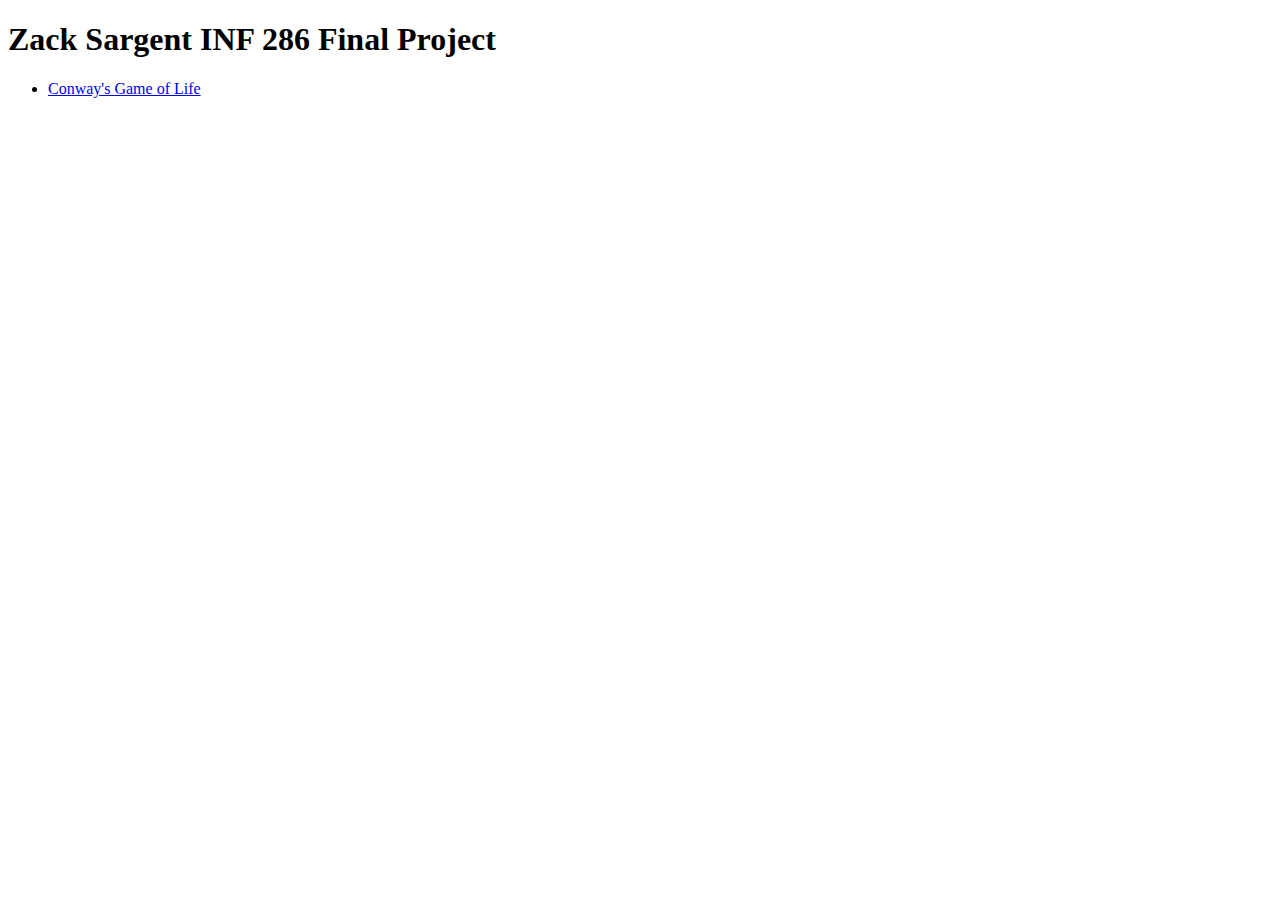
==== index.html @ 94a370a3 "move code into modules, for reuse" ====
<!DOCTYPE html>
<html lang="en">

<head>
    <meta charset="UTF-8">
    <meta http-equiv="X-UA-Compatible" content="IE=edge">
    <meta name="viewport" content="width=device-width, initial-scale=1.0">
    <title>Zack Sargent INF 286 Final Project</title>
</head>

<body>
    <h1>Zack Sargent INF 286 Final Project</h1>

    <ul>
        <li>
            <a href="conway.html">Conway's Game of Life</a>
        </li>
    </ul>
</body>

</html>
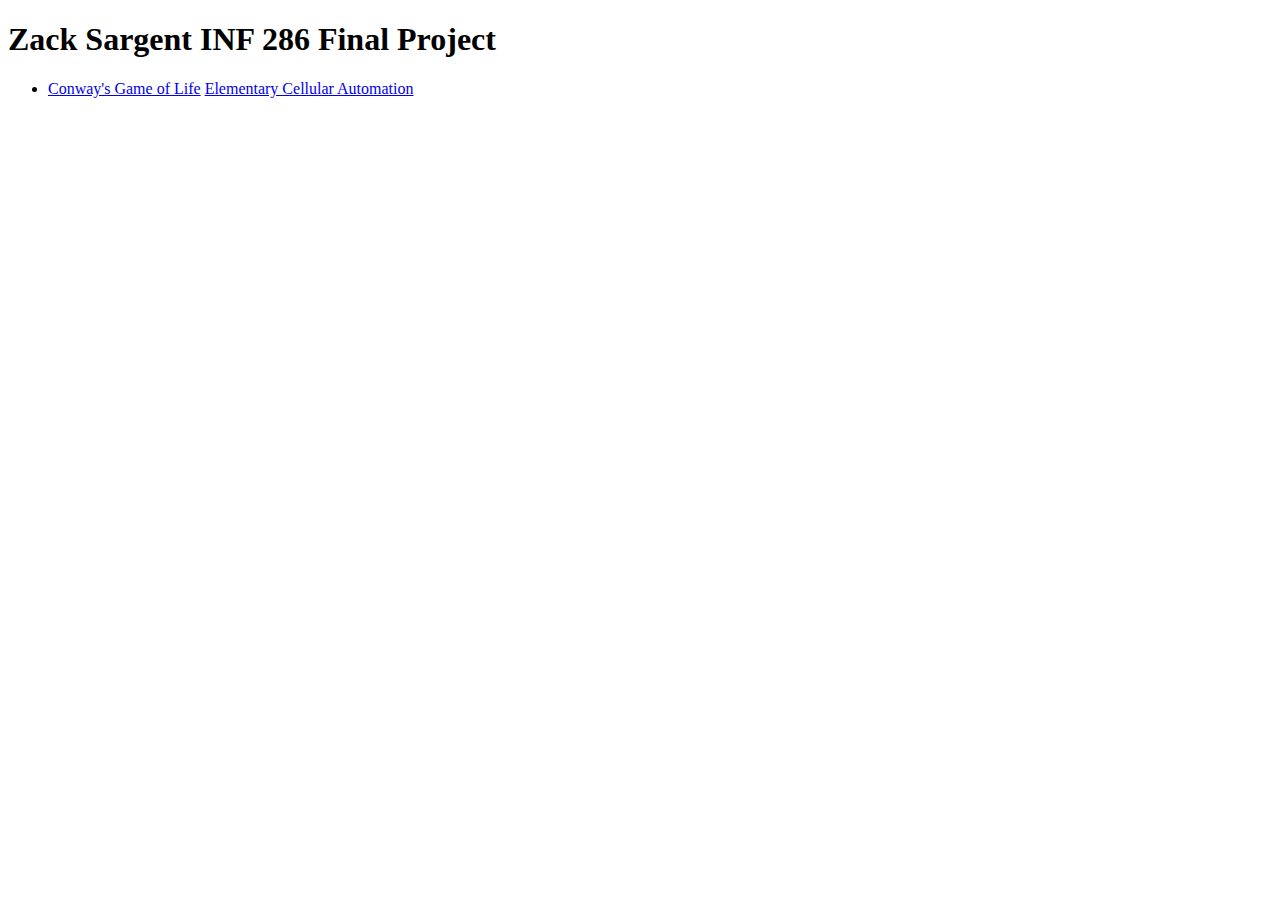
==== commit bb0fee43: "start working on Elementary Cellular Automata" ====
--- a/index.html
+++ b/index.html
@@ -13,7 +13,8 @@
 
     <ul>
         <li>
-            <a href="conway.html">Conway's Game of Life</a>
+            <a href="conways-game-of-life.html">Conway's Game of Life</a>
+            <a href="elementary-automaton.html">Elementary Cellular Automation</a>
         </li>
     </ul>
 </body>
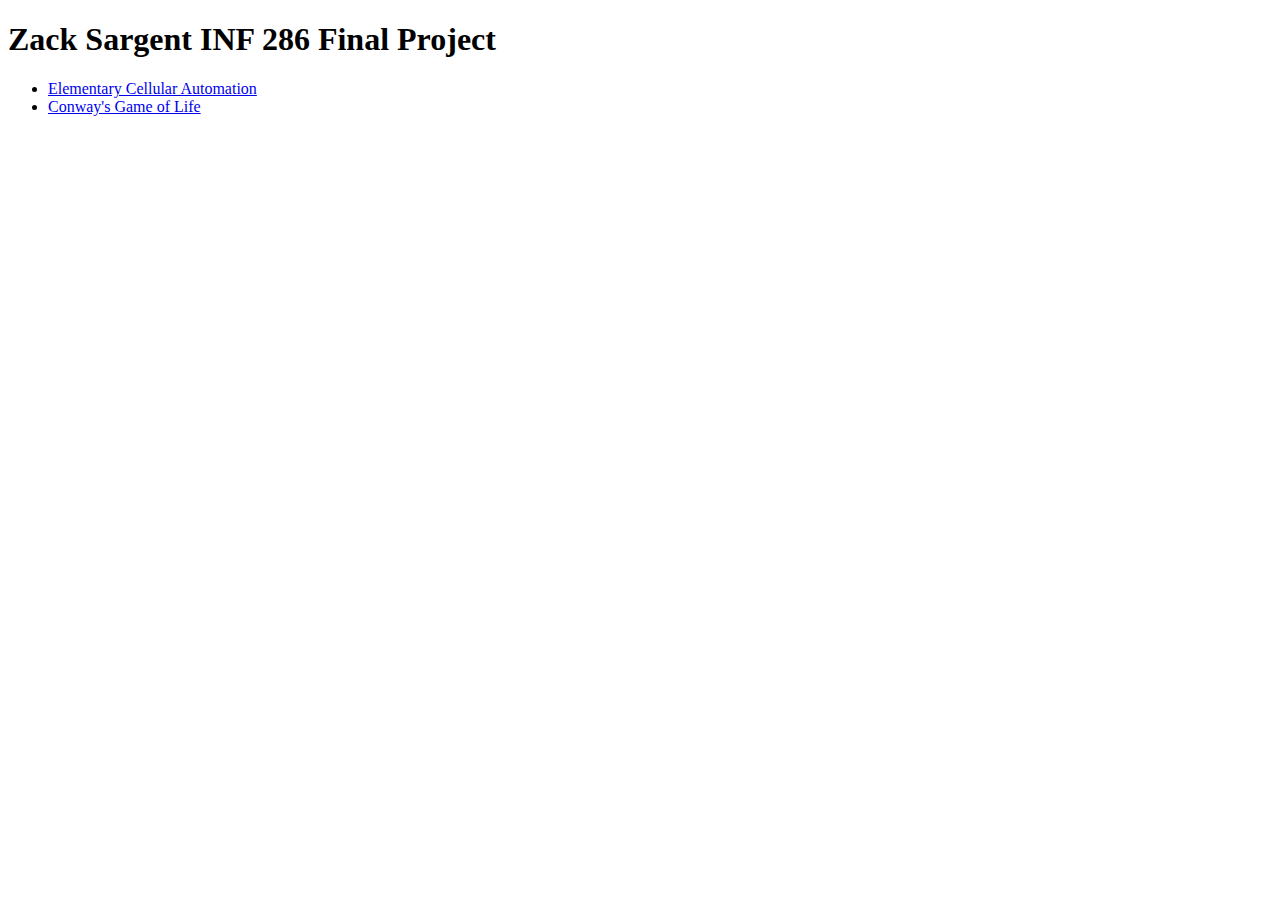
==== commit ca3480c7: "seperate concerns" ====
--- a/index.html
+++ b/index.html
@@ -13,8 +13,10 @@
 
     <ul>
         <li>
+            <a href="elementary-automation.html">Elementary Cellular Automation</a>
+        </li>
+        <li>
             <a href="conways-game-of-life.html">Conway's Game of Life</a>
-            <a href="elementary-automaton.html">Elementary Cellular Automation</a>
         </li>
     </ul>
 </body>
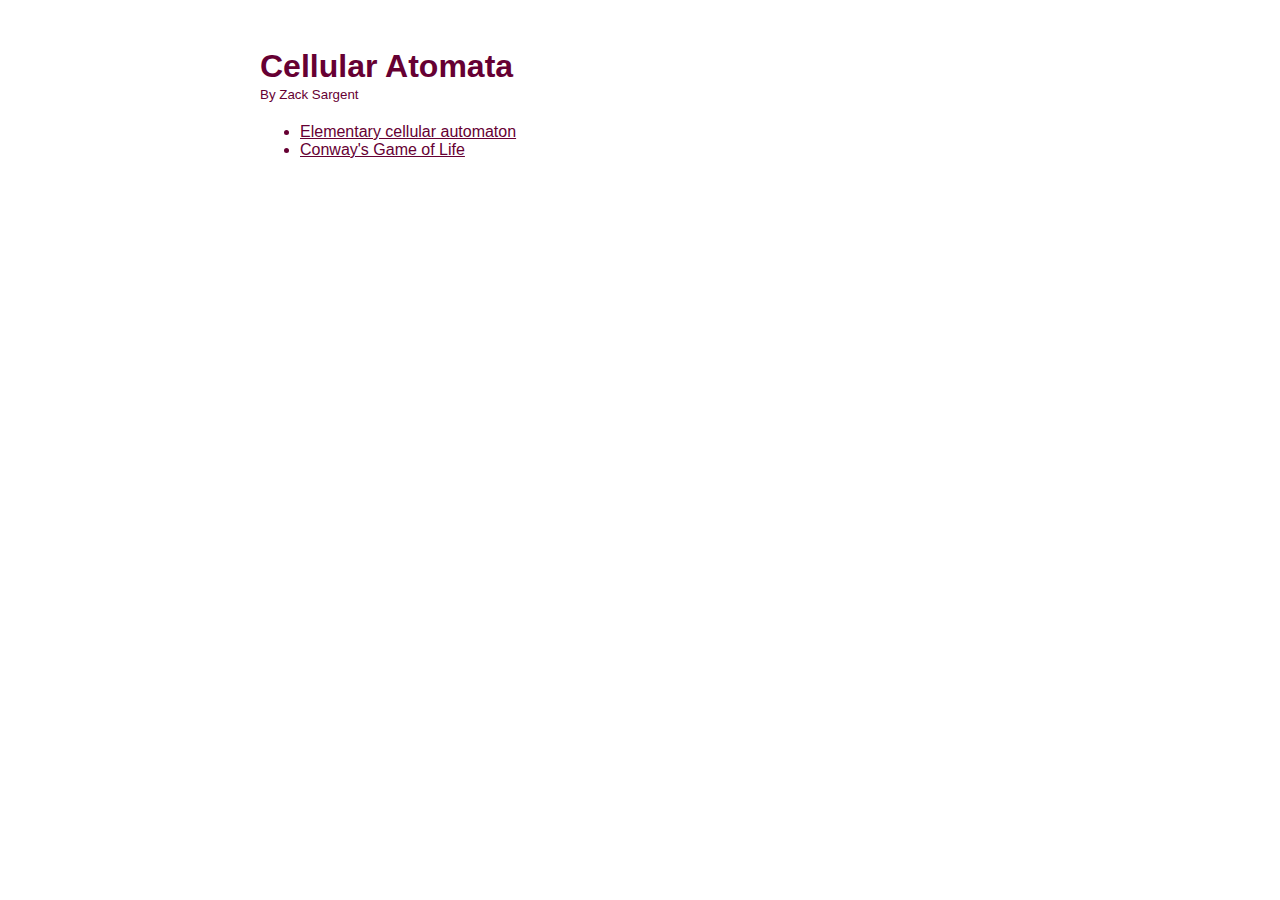
==== commit 60886ecc: "add simple css" ====
--- a/index.html
+++ b/index.html
@@ -6,14 +6,18 @@
     <meta http-equiv="X-UA-Compatible" content="IE=edge">
     <meta name="viewport" content="width=device-width, initial-scale=1.0">
     <title>Zack Sargent INF 286 Final Project</title>
+    <link rel="stylesheet" href="index.css">
 </head>
 
 <body>
-    <h1>Zack Sargent INF 286 Final Project</h1>
+    <div id="title">
+        <h1>Cellular Atomata</h1>
+        <small>By Zack Sargent</small>
+    </div>
 
     <ul>
         <li>
-            <a href="elementary-automation.html">Elementary Cellular Automation</a>
+            <a href="elementary-automaton.html">Elementary cellular automaton</a>
         </li>
         <li>
             <a href="conways-game-of-life.html">Conway's Game of Life</a>
--- a/index.css
+++ b/index.css
@@ -0,0 +1,44 @@
+:root {
+    --light: #fff;
+    --dark: #660033;
+}
+
+* {
+    box-sizing: border-box;
+    color: var(--dark);
+}
+
+html,
+button,
+input {
+    font-family: sans-serif;
+}
+
+input {
+    border: 1px solid silver;
+    border-radius: 5px;
+    padding: 5px;
+}
+
+body {
+    background-color: var(--light);
+    margin: 0;
+    max-width: 800px;
+    padding: 0 20px 20px 20px;
+    margin-left: auto;
+    margin-right: auto;
+}
+
+p {
+    margin-bottom: 10px;
+    line-height: 1.4em;
+}
+
+#title h1 {
+    margin-bottom: 0;
+}
+
+#title {
+    margin-top: 3em;
+    margin-bottom: 20px;
+}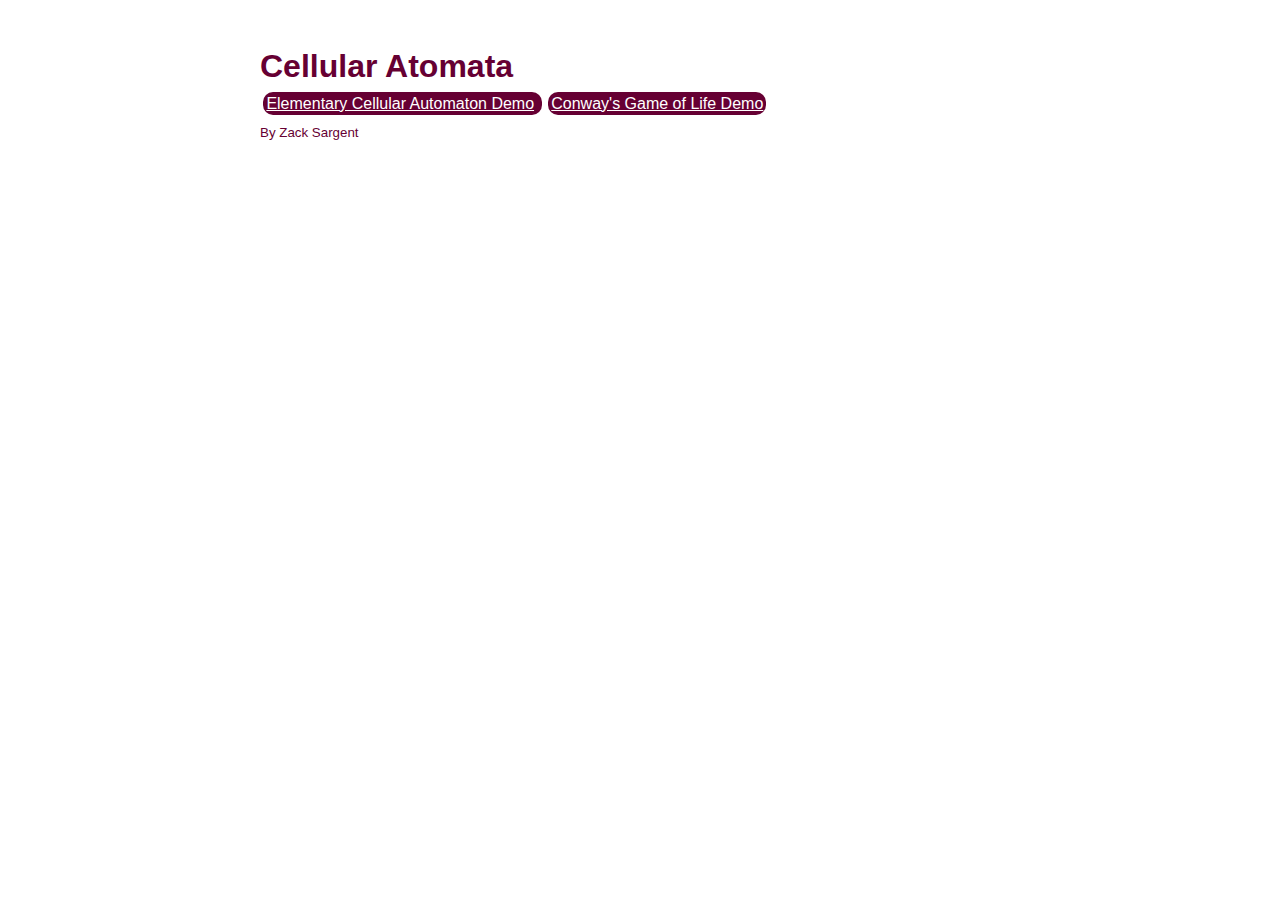
==== commit dd78a494: "add index and css" ====
--- a/index.html
+++ b/index.html
@@ -12,17 +12,20 @@
 <body>
     <div id="title">
         <h1>Cellular Atomata</h1>
+        <nav>
+            <ul>
+                <li>
+                    <a href="elementary-automaton.html">Elementary Cellular Automaton Demo</a>
+                </li>
+                <li>
+                    <a href="conways-game-of-life.html">Conway's Game of Life Demo</a>
+                </li>
+            </ul>
+        </nav>
         <small>By Zack Sargent</small>
     </div>
 
-    <ul>
-        <li>
-            <a href="elementary-automaton.html">Elementary cellular automaton</a>
-        </li>
-        <li>
-            <a href="conways-game-of-life.html">Conway's Game of Life</a>
-        </li>
-    </ul>
+
 </body>
 
 </html>--- a/index.css
+++ b/index.css
@@ -41,4 +41,31 @@
 #title {
     margin-top: 3em;
     margin-bottom: 20px;
+}
+
+nav ul {
+    list-style-type: none;
+}
+
+nav ul {
+    padding: 0;
+    margin: 0;
+}
+
+nav li {
+    display: inline;
+    background: var(--dark);
+    color: var(--light);
+    padding: 0.2em;
+    margin: 0.2em;
+    border-radius: 10px;
+}
+
+nav a {
+    color: var(--light);
+}
+
+nav {
+    padding-top: 10px;
+    padding-bottom: 10px;
 }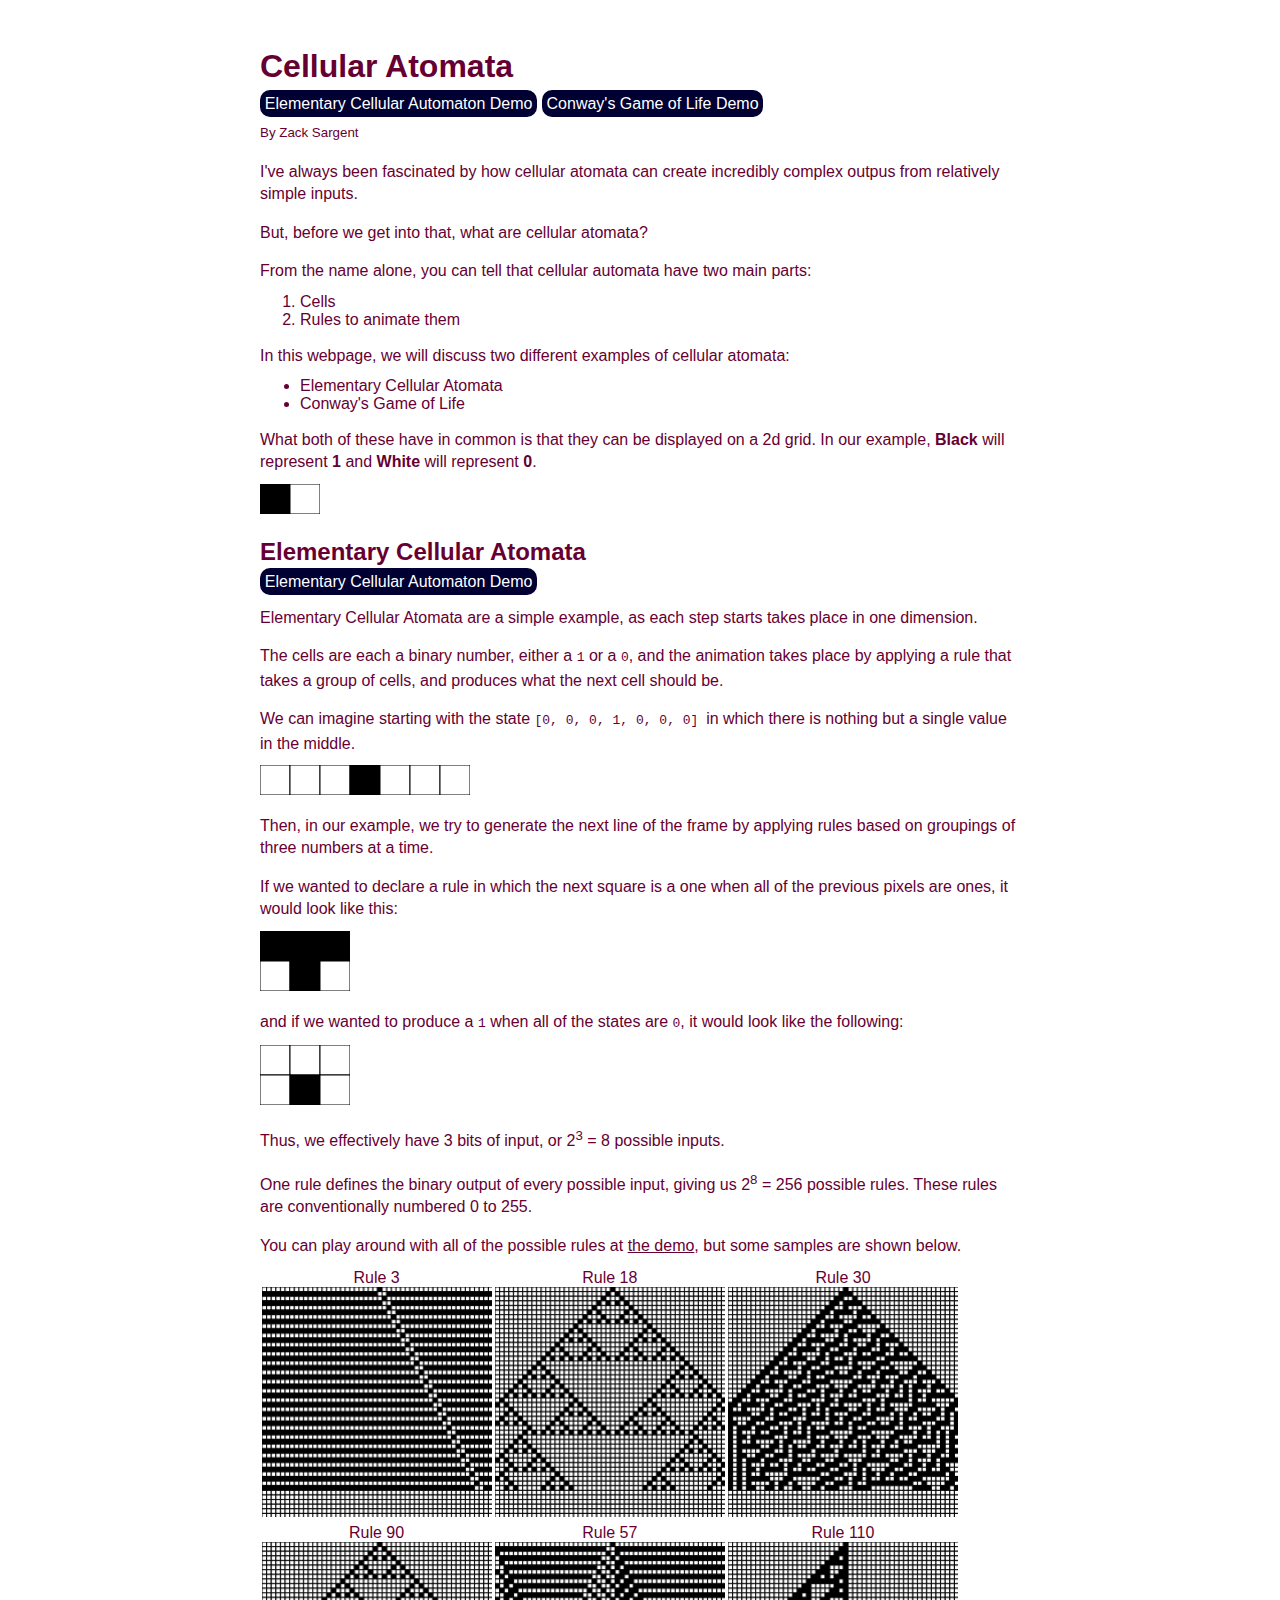
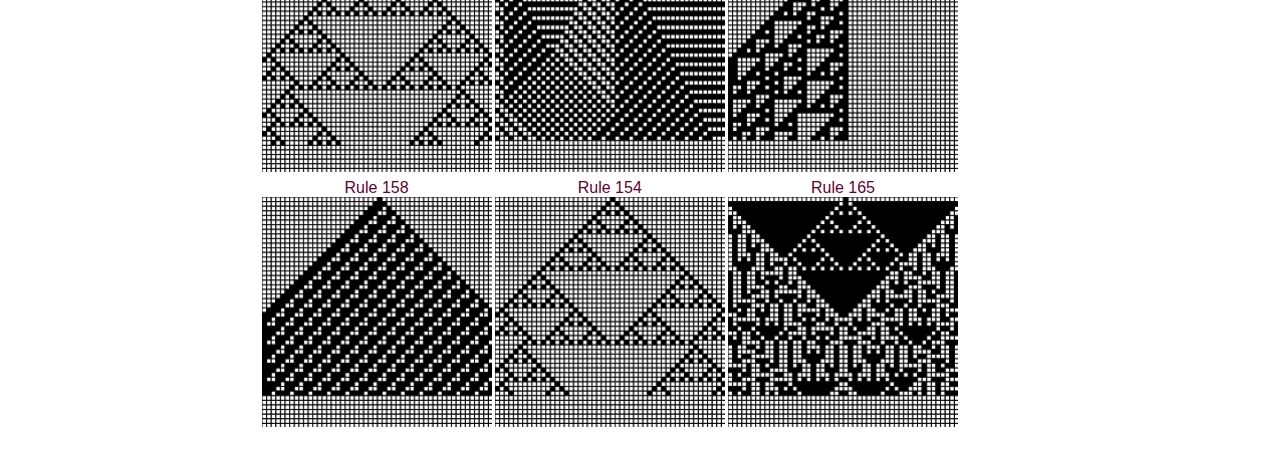
==== commit 0131dfb1: "add basic examples & words" ====
--- a/index.html
+++ b/index.html
@@ -15,17 +15,123 @@
         <nav>
             <ul>
                 <li>
-                    <a href="elementary-automaton.html">Elementary Cellular Automaton Demo</a>
+                    <a class="demo" href="elementary-automaton.html">Elementary Cellular Automaton Demo</a>
                 </li>
                 <li>
-                    <a href="conways-game-of-life.html">Conway's Game of Life Demo</a>
+                    <a class="demo" href="conways-game-of-life.html">Conway's Game of Life Demo</a>
                 </li>
             </ul>
         </nav>
         <small>By Zack Sargent</small>
     </div>
 
+    <p>
+        I've always been fascinated by how cellular atomata can create incredibly complex outpus
+        from relatively simple inputs.
+    </p>
 
+    <p>But, before we get into that, what are cellular atomata?</p>
+
+    <p>From the name alone, you can tell that cellular automata have two main parts:</p>
+    <ol>
+        <li>Cells</li>
+        <li>Rules to animate them</li>
+    </ol>
+
+    <p>In this webpage, we will discuss two different examples of cellular atomata:</p>
+    <ul>
+        <li>Elementary Cellular Atomata</li>
+        <li>Conway's Game of Life</li>
+    </ul>
+
+    <p>What both of these have in common is that they can be displayed on a 2d grid. In our example, <b>Black</b> will
+        represent <b>1</b> and <b>White</b> will represent <b>0</b>.</p>
+
+
+    <div id="example-1"></div>
+    <script type="module">
+        import { ElementaryAnimation } from "./elementary.js"
+        let [canvas, animation] = ElementaryAnimation.from(2, 1, [[1, 0]])
+        document.querySelector("#example-1").appendChild(canvas);
+    </script>
+
+    <h2>Elementary Cellular Atomata</h2>
+    <a class="demo" href="elementary-automaton.html">Elementary Cellular Automaton Demo</a>
+
+    <p>
+        Elementary Cellular Atomata are a simple example, as each step starts takes place in one dimension.
+    </p>
+
+    <p>The cells are each a binary number, either a <code>1</code> or a <code>0</code>, and the animation takes place by
+        applying a rule that takes a group of cells, and produces what the next cell should be.</p>
+    <p>
+        We can imagine starting with the state
+        <code>
+            [0, 0, 0, 1, 0, 0, 0]
+        </code>
+        in which there is nothing but a single value in the middle.
+    </p>
+
+    <div id="example-2"></div>
+    <script type="module">
+        import { ElementaryAnimation } from "./elementary.js"
+        const [canvas, animation] = ElementaryAnimation.from(7, 1, [[0, 0, 0, 1, 0, 0, 0]])
+        document.querySelector("#example-2").appendChild(canvas);
+    </script>
+    <p>Then, in our example, we try to generate the next line of the frame by applying rules based on groupings of three
+        numbers at a time.</p>
+    <p>If we wanted to declare a rule in which the next square is a one when all of the previous pixels are ones, it
+        would look like this:</p>
+    <div id="example-3"></div>
+    <script type="module">
+        import { ElementaryAnimation } from "./elementary.js"
+        const [canvas, animation] = ElementaryAnimation.from(3, 2, [[1, 1, 1], [0, 1, 0]])
+        document.querySelector("#example-3").appendChild(canvas);
+    </script>
+    <p>and if we wanted to produce a <code>1</code> when all of the states are <code>0</code>, it would look like the
+        following:</p>
+    <div id="example-4"></div>
+    <script type="module">
+        import { ElementaryAnimation } from "./elementary.js"
+        const [canvas, animation] = ElementaryAnimation.from(3, 2, [[0, 0, 0], [0, 1, 0]])
+        document.querySelector("#example-4").appendChild(canvas);
+    </script>
+    <p>Thus, we effectively have 3 bits of input, or 2<sup>3</sup> = 8 possible inputs.</p>
+    <p>One rule defines the binary output of every possible input, giving us 2<sup>8</sup> = 256 possible
+        rules. These rules are conventionally numbered 0 to 255.
+    </p>
+    <p>You can play around with all of the possible rules at <a href="elementary-automaton.html">the demo</a>, but some
+        samples are shown below.
+    </p>
+
+    <div id="example-5"></div>
+    <script type="module">
+        import { ElementaryAnimation } from "./elementary.js"
+
+        function getLabeledGrid(rule) {
+            const container = document.createElement('div');
+            container.classList.add('animation-container');
+            const label = document.createElement('div')
+            label.classList.add("animation-label");
+            label.textContent = `Rule ${rule}`;
+            container.appendChild(label);
+            const [canvas, animation] = ElementaryAnimation.from(50, 50, null, 4.6, 0);
+            animation.RULE_NUMBER = rule;
+            animation.generate();
+            container.appendChild(canvas);
+            return container;
+        }
+        const rules = [
+            3, 18, 30,
+            90, 57, 110,
+            158, 154, 165
+        ];
+
+        const output = document.querySelector("#example-5")
+        for (const rule of rules) {
+            output.appendChild(getLabeledGrid(rule));
+        }
+    </script>
 </body>
 
 </html>--- a/index.css
+++ b/index.css
@@ -1,6 +1,7 @@
 :root {
     --light: #fff;
     --dark: #660033;
+    --button: #000033;
 }
 
 * {
@@ -54,11 +55,14 @@
 
 nav li {
     display: inline;
-    background: var(--dark);
+}
+
+.demo {
+    border-radius: 10px;
+    padding: 0.3em;
+    background: var(--button);
     color: var(--light);
-    padding: 0.2em;
-    margin: 0.2em;
-    border-radius: 10px;
+    text-decoration: none;
 }
 
 nav a {
@@ -68,4 +72,26 @@
 nav {
     padding-top: 10px;
     padding-bottom: 10px;
+}
+
+ol,
+ul {
+    margin-top: 0.2em;
+}
+
+h2 {
+    margin-bottom: 0.3em;
+}
+
+#example-5 {
+    display: flex;
+    flex-wrap: wrap;
+}
+
+.animation-label {
+    text-align: center;
+}
+
+.animation-container {
+    margin: 0.1em;
 }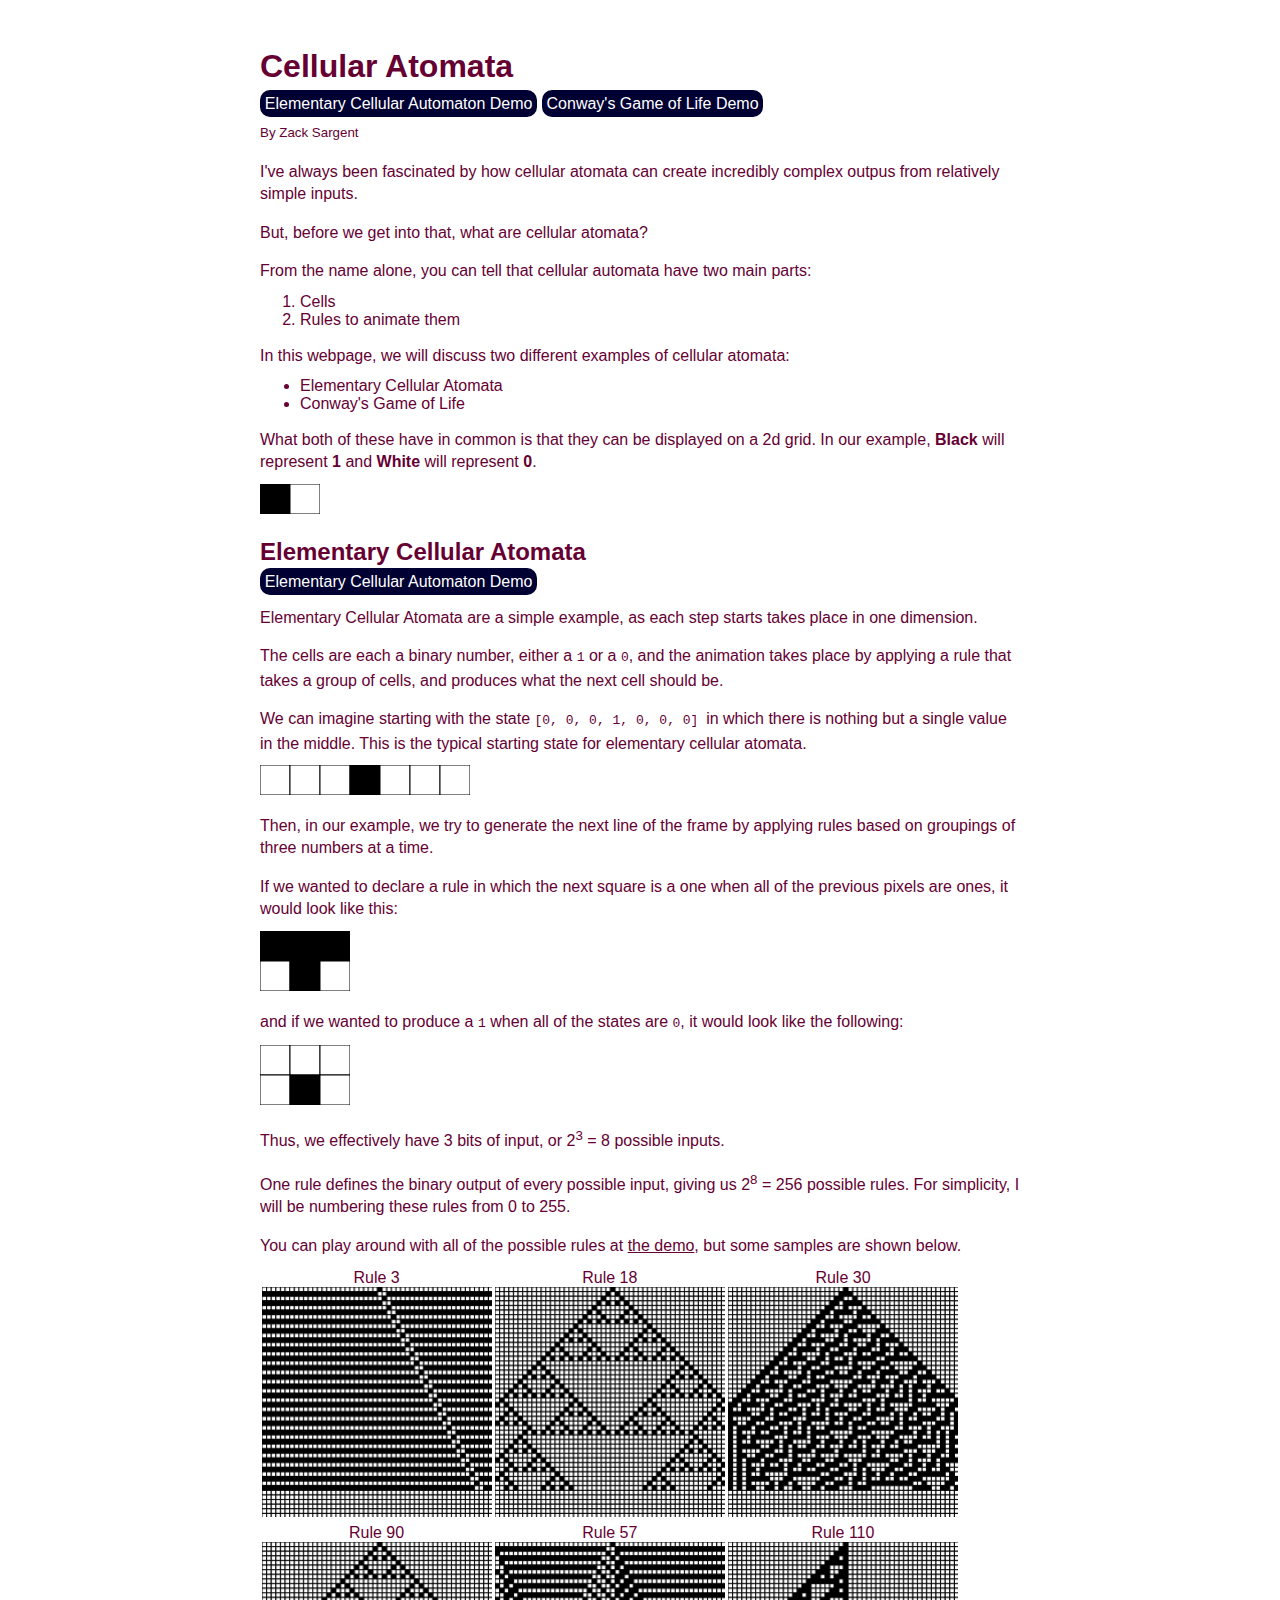
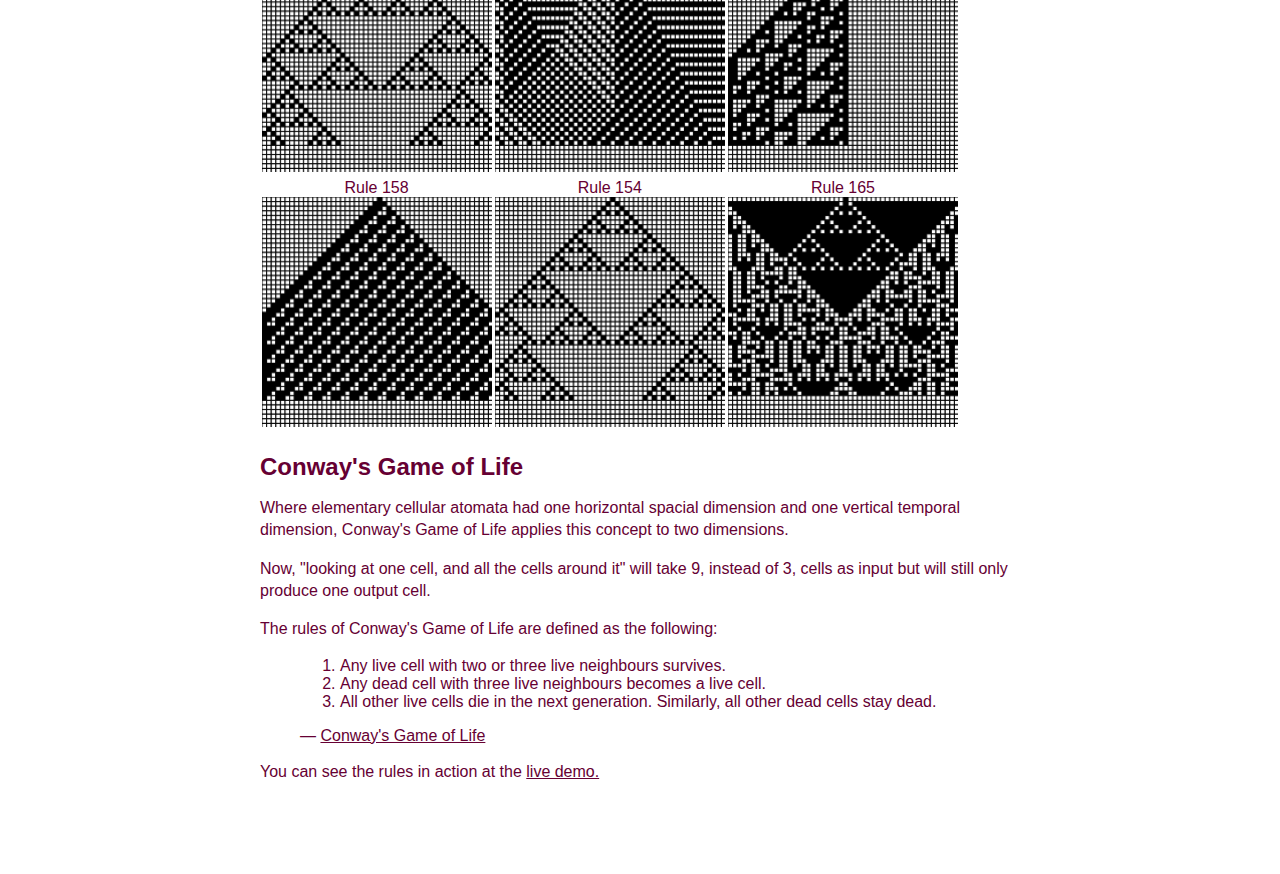
==== commit a2fbbb0c: "add info RE: conway" ====
--- a/index.html
+++ b/index.html
@@ -69,7 +69,8 @@
         <code>
             [0, 0, 0, 1, 0, 0, 0]
         </code>
-        in which there is nothing but a single value in the middle.
+        in which there is nothing but a single value in the middle. This is the typical starting state for elementary
+        cellular atomata.
     </p>
 
     <div id="example-2"></div>
@@ -98,7 +99,7 @@
     </script>
     <p>Thus, we effectively have 3 bits of input, or 2<sup>3</sup> = 8 possible inputs.</p>
     <p>One rule defines the binary output of every possible input, giving us 2<sup>8</sup> = 256 possible
-        rules. These rules are conventionally numbered 0 to 255.
+        rules. For simplicity, I will be numbering these rules from 0 to 255.
     </p>
     <p>You can play around with all of the possible rules at <a href="elementary-automaton.html">the demo</a>, but some
         samples are shown below.
@@ -132,6 +133,31 @@
             output.appendChild(getLabeledGrid(rule));
         }
     </script>
+    <h2>Conway's Game of Life</h2>
+    <p>Where elementary cellular atomata had one horizontal spacial dimension and one vertical temporal dimension,
+        Conway's Game of Life applies this concept to two dimensions.</p>
+    <p>Now, "looking at one cell, and all the cells around it" will take 9, instead of 3, cells as input
+        but will still only produce one output cell.
+    </p>
+    <p>The rules of Conway's Game of Life are defined as the following:</p>
+    <blockquote>
+        <ol>
+            <li>
+                Any live cell with two or three live neighbours survives.
+            </li>
+            <li>
+                Any dead cell with three live neighbours becomes a live cell.
+            </li>
+            <li>
+                All other live cells die in the next generation. Similarly, all other dead cells stay dead.
+            </li>
+        </ol>
+        &mdash; <a href="https://en.wikipedia.org/wiki/Conway%27s_Game_of_Life">Conway's Game of Life</a>
+    </blockquote>
+    <p>
+        You can see the rules in action at the
+        <a href="conways-game-of-life.html">live demo.</a>
+    </p>
 </body>
 
 </html>--- a/index.css
+++ b/index.css
@@ -94,4 +94,8 @@
 
 .animation-container {
     margin: 0.1em;
+}
+
+body {
+    margin-bottom: 4em;
 }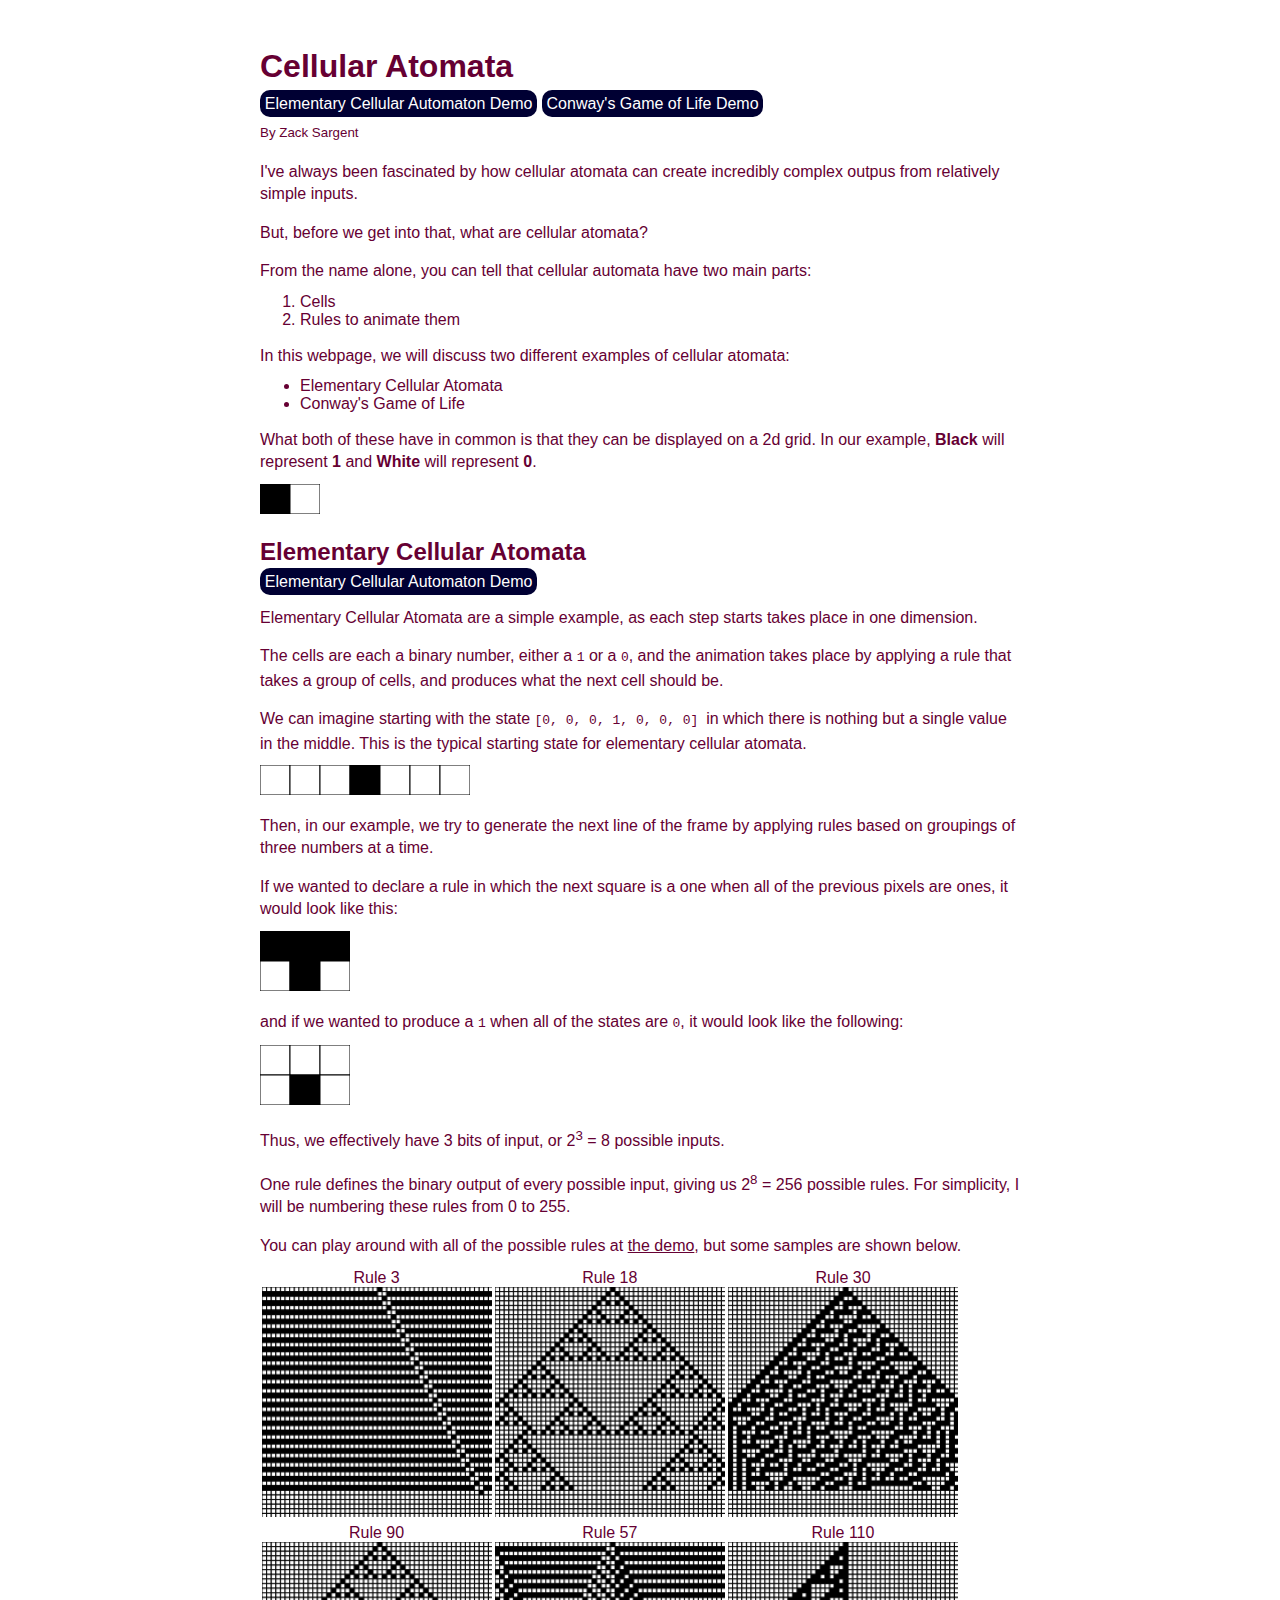
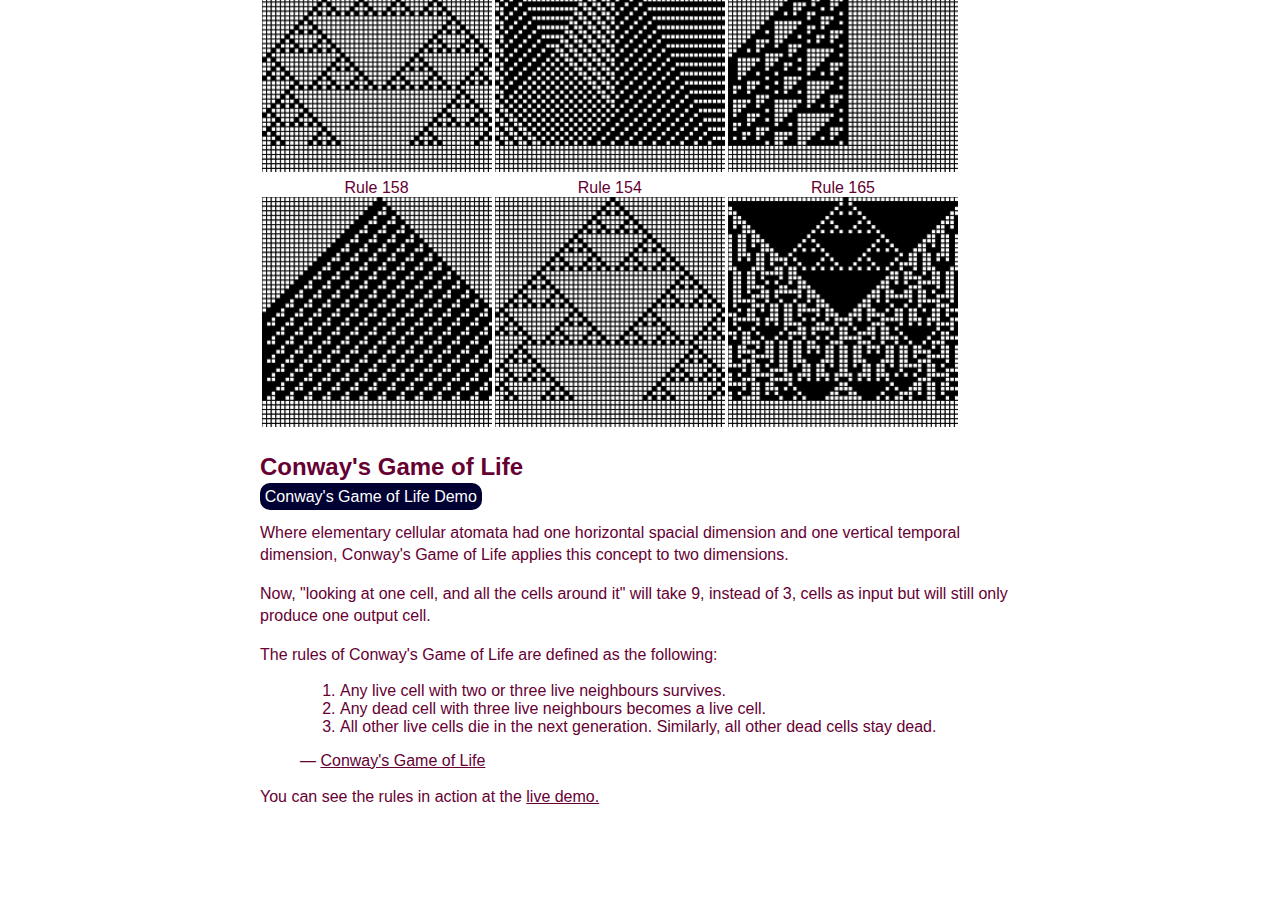
==== commit a808a8f6: "add demo link" ====
--- a/index.html
+++ b/index.html
@@ -134,6 +134,7 @@
         }
     </script>
     <h2>Conway's Game of Life</h2>
+    <a class="demo" href="conways-game-of-life.html">Conway's Game of Life Demo</a>
     <p>Where elementary cellular atomata had one horizontal spacial dimension and one vertical temporal dimension,
         Conway's Game of Life applies this concept to two dimensions.</p>
     <p>Now, "looking at one cell, and all the cells around it" will take 9, instead of 3, cells as input
